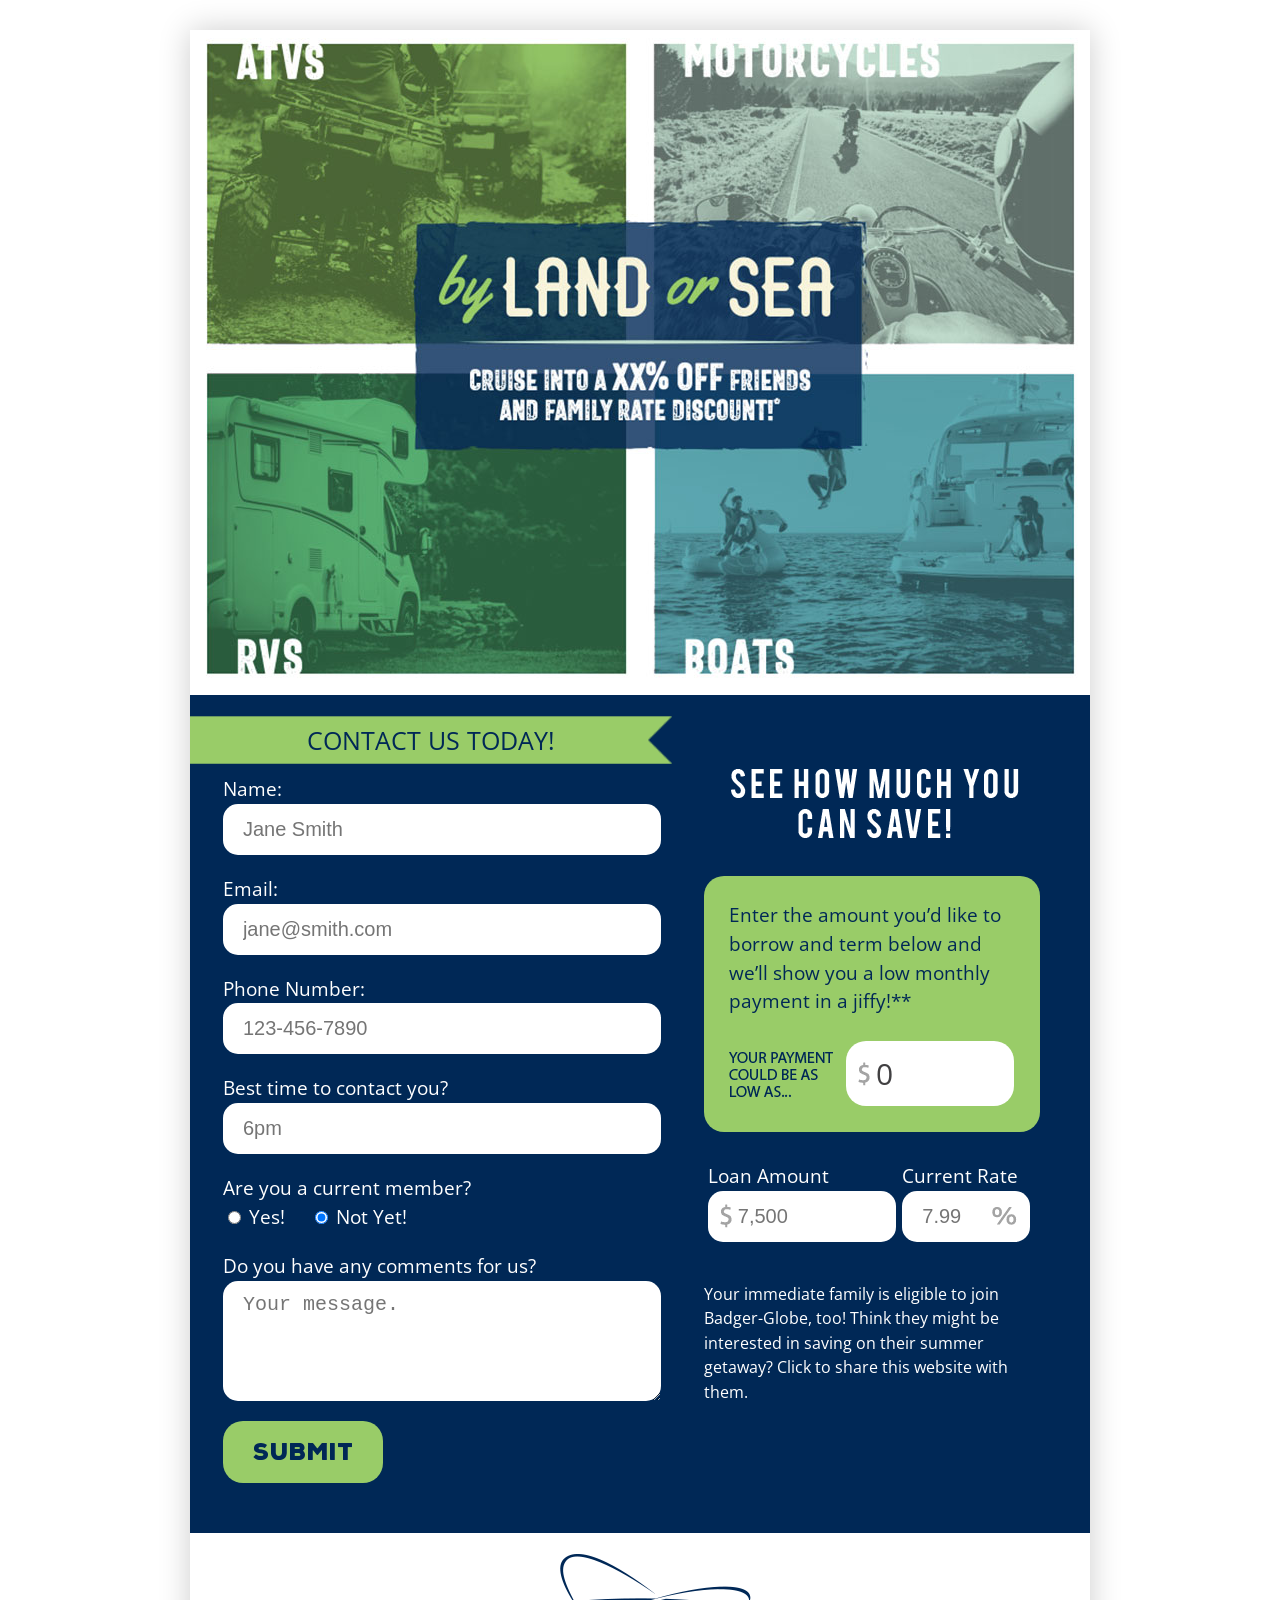
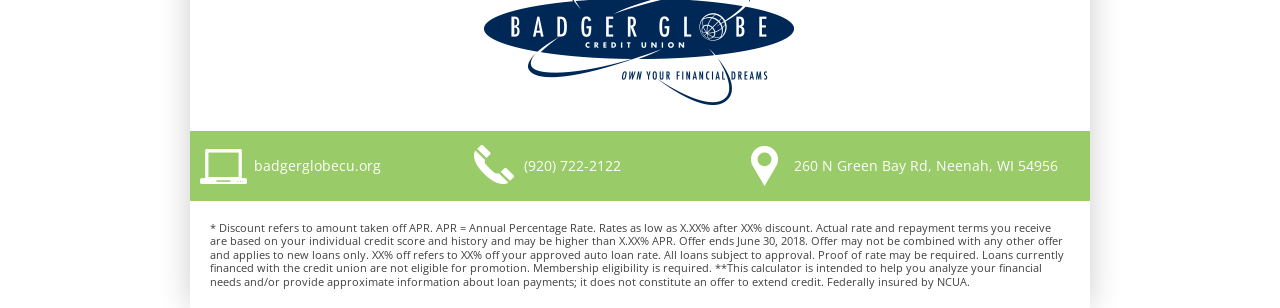
==== index.html @ a9948827 "Initial commit." ====
<!doctype html>
<html lang="en-US" class="no-js">
<head>
	<meta charset="utf-8">
	<title>Vacation Loans - Badger Globe Credit Union</title>

	<meta http-equiv="X-UA-Compatible" content="IE=edge" />
	<meta name="viewport" content="width=device-width, initial-scale=1">
	<link rel="stylesheet" href="css/main.css">
	<script src="js/head.js?v=1"></script>
	<!-- Global site tag (gtag.js) - Google Analytics -->
	<script async src="https://www.googletagmanager.com/gtag/js?id=UA-109080471-3"></script>
	<script>
	window.dataLayer = window.dataLayer || [];
	function gtag(){dataLayer.push(arguments);}
	gtag('js', new Date());

	gtag('config', 'UA-109080471-3');
	</script>
</head>
<body>
	<main class="container">
		
		<div class="wrap">
			<img src="img/header.jpg" class="header">
		</div>
		
		<div class="content wrap group">
				
			<h3 class="form-title">Contact Us Today!</h3>

			<div class="group">
				<div class="half">
					<form id="contact" name="contact">
						<strong><div class="error text-red"></div></strong>
						<p>Name:
							<input type="text" name="name" placeholder="Jane Smith" /></p>
						<p>Email:
							<input type="text" name="email" placeholder="jane@smith.com" /></p>
						<p>Phone Number:
							<input type="text" name="phone" placeholder="123-456-7890" /></p>
						<p>Best time to contact you?
							<input type="text" name="best-time" placeholder="6pm" /></p>
						<p>Are you a current member?<br>
							<label><input type="radio" name="current-member" value="yes" /> Yes!</label> &nbsp; &nbsp; <label><input type="radio" name="current-member" value="no" checked /> Not Yet!</label></p>
						<p>Do you have any comments for us?
							<textarea name="message" placeholder="Your message."></textarea></p>
						<p><input type="submit" name="submit" value="Submit" class="btn" /></p>
					</form>
				</div>

				<div class="half calculator-container">
					<div class="pad text-center">
						<img src="img/title-calculator.png" />
					</div>
					<div class="total-savings-container bg-peach group">
						<p>Enter the amount you’d like to borrow and term below and we’ll show you a low monthly payment in a jiffy!**</p>
						<div class="fields">
							<div class="half first"><img src="img/title-savings.png" /></div>
							<div class="half result-total-savings results vacation">0</div>
						</div>
					</div>
					<div class="calculators">

						<div class="calculator vacation">
							<div class="sixty">
								<p><label for="amount1">Loan Amount</label><input type="text" id="amount1" placeholder="7,500" class="amount" /></p>
							</div>
							<div class="fourty">
								<input type="hidden" name="term" value="3y" />
								<p><label for="rate1">Current Rate</label><input type="text" id="rate1" placeholder="7.99" class="rate percent" /></p>
								<input type="hidden" class="rate_compare" value="2.99" />
							</div>
						</div>

					</div>
					<div class="share-now">
						<p>Your immediate family is eligible to join Badger-Globe, too! Think they might be interested in saving on their summer getaway? Click to share this website with them.</p>
						<p class="buttons">
							<!-- AddToAny BEGIN -->
							<div class="a2a_kit a2a_kit_size_32 a2a_default_style">
							<a class="a2a_dd" href="https://www.addtoany.com/share"></a>
							<a class="a2a_button_facebook"></a>
							<a class="a2a_button_twitter"></a>
							<a class="a2a_button_linkedin"></a>
							</div>
							<script async src="https://static.addtoany.com/menu/page.js"></script>
							<!-- AddToAny END -->
						</p>
					</div>
				</div>
			</div>

		</div>

		<div class="footer">
			<div class="wrap text-center">
				<a href="https://www.badgerglobecu.org/" target="_blank"><img src="img/logo.png"></a>
			</div>
		</div>

		<div class="contact-bar wrap group">
			<div class="thirty"><a href="https://www.badgerglobecu.org/" target="_blank"><img src="img/contact-website.png" alt="Link to badgerglobecu.org" /> badgerglobecu.org</a></div>
			<div class="thirty"><a href="tel:9207222122"><img src="img/contact-phone.png" alt="Call 920-722-2122" /> (920) 722-2122</a></div>
			<div class="fourty"><a href="https://www.google.com/maps/place/260+N+Green+Bay+Rd,+Neenah,+WI+54956/@44.1941566,-88.4879277,17z/data=!3m1!4b1!4m5!3m4!1s0x8803c77bc86fcbdd:0x9187003e1a72b659!8m2!3d44.1941528!4d-88.485739" target="_blank"><img src="img/contact-address.png" alt="Street Address: 260 N Green Bay Rd, Neenah, WI 54956" /> 260 N Green Bay Rd, Neenah, WI 54956</a></div>
		</div>

		<div class="disclaimer wrap">* Discount refers to amount taken off APR. APR = Annual Percentage Rate. Rates as low as X.XX% after XX% discount. Actual rate and repayment terms you receive are based on your individual credit score and history and may be higher than X.XX% APR. Offer ends June 30, 2018. Offer may not be combined with any other offer and applies to new loans only. XX% off refers to XX% off your approved auto loan rate. All loans subject to approval. Proof of rate may be required. Loans currently financed with the credit union are not eligible for promotion. Membership eligibility is required. **This calculator is intended to help you analyze your financial needs and/or provide approximate information about loan payments; it does not constitute an offer to extend credit. Federally insured by NCUA.</div>
	</main>
	<script src="//ajax.googleapis.com/ajax/libs/jquery/1.11.2/jquery.min.js?v=1"></script>
	<script src="js/main.js"></script>
</body>
</html>
---- css/main.css ----
@import url(http://fonts.googleapis.com/css?family=Open+Sans:300,400,400italic,700,700italic);html,body,div,span,applet,object,iframe,h1,h2,h3,h4,h5,h6,p,blockquote,pre,a,abbr,acronym,address,big,cite,code,del,dfn,em,font,img,ins,kbd,q,s,samp,small,strike,strong,sub,sup,tt,var,dl,dt,dd,ol,ul,li,fieldset,form,label,legend,table,caption,tbody,tfoot,thead,tr,th,td{margin:0;padding:0;border:0;outline:0;font-weight:inherit;font-style:inherit;font-size:100%;font-family:inherit;vertical-align:baseline}:focus{outline:0}body{line-height:1;color:black;background:white}ol,ul{list-style:none}table{border-collapse:separate;border-spacing:0}caption,th,td{text-align:left;font-weight:normal}blockquote:before,blockquote:after,q:before,q:after{content:""}blockquote,q{quotes:"" ""}*,:before,:after{box-sizing:border-box}img,video,iframe{max-width:100%}@font-face{font-family:'Nexa Rust Sans';src:url("fonts/nexa-rust-sans-black.eot");src:url("fonts/nexa-rust-sans-black.eot?#iefix") format("embedded-opentype"),url("fonts/nexa-rust-sans-black.woff") format("woff"),url("fonts/nexa-rust-sans-black.ttf") format("truetype");font-weight:900;font-style:normal}.clearfix,.group{zoom:1}.clearfix:before,.clearfix:after,.group:before,.group:after{content:"";display:table}.clearfix,.clearfix:before,.clearfix:after,.group,.group:before,.group:after{clear:both}body{font-family:"Open Sans", sans-serif;font-weight:400;font-size:85%;line-height:1.5em;color:#414042;background-color:#eee}@media only screen and (min-width: 1024px){body{font-size:100%}}a{color:#0e426a;text-decoration:none;cursor:pointer}a:hover{color:#145e97}h1,h2,h3,h4,h5,h6,p{margin:0;padding:10px 0}h1,h2,h3,h4,h5,h6{line-height:1.2em}h1{font-size:1.7em;font-family:"Open Sans", sans-serif;font-weight:400}h2{font-size:1.5em}h3{font-size:1.3em;line-height:1.2em}h3.caps{text-transform:uppercase;padding-top:50px}h4{font-size:1.3em;line-height:1.3em;font-family:"Open Sans", sans-serif;font-weight:400}strong{font-weight:700}em{font-style:italic}input[type=text],select,input[type=email],input[type=phone],textarea{display:block;width:100%;padding:14px 20px;border:0;font-size:20px;line-height:20px;border-radius:15px;-webkit-appearance:none;background:white}input[type=text].amount,select.amount,input[type=email].amount,input[type=phone].amount,textarea.amount{background:#fff url("[data-uri]") left center no-repeat;padding:14px 0 14px 30px}input[type=text].percent,select.percent,input[type=email].percent,input[type=phone].percent,textarea.percent{background:#fff url("[data-uri]") right center no-repeat}textarea{height:120px}select{background:#fff url([data-uri]) right center no-repeat;padding:16px 20px;width:100%}@media only screen and (min-width: 768px){.sixty,.fourty,.quarter,.three-quarter,.third,.half,.thirty,.two-third{float:left}.sixty.right,.fourty.right,.quarter.right,.three-quarter.right,.third.right,.half.right,.thirty.right,.two-third.right{float:right}.sixty{width:56%;margin:0 1%}.quarter{width:23%}.three-quarter{width:73%;margin:0 2%}.third{width:33.3%;padding:0 10px}.half{width:47%;margin:0 1.5%}.thirty{width:28%;margin:0 1%}.fourty{width:38%;margin:0 1%}.two-third{width:66%;padding:0 10px}}.text-center{text-align:center}.text-right{text-align:right}body{background:white}.container{box-shadow:0 0 30px rgba(0,0,0,0.2);max-width:900px;margin:0 auto}.wrap{max-width:900px;margin:0 auto}.header{display:block}@media only screen and (min-width: 768px){.header{margin:30px 0 0}}.form-title{display:block;height:50px;margin-left:-20px;background:url(../img/bg-flag-right.png) right center no-repeat;background-size:cover;color:#002856;font-size:25px;line-height:50px;padding:0;text-align:center;text-transform:uppercase}@media only screen and (min-width: 768px){.form-title{max-width:56%}}.content{position:relative;background:#002856;color:white;padding:20px 20px 40px 20px;zoom:1}.content:before,.content:after{content:"";display:table}.content,.content:before,.content:after{clear:both}.content h1{font-family:"Nexa Rust Sans", sans-serif;font-weight:400;color:white}@media only screen and (min-width: 1024px){.content h1 span{display:block}}.content p{font-size:1.2em;line-height:1.5em}.content .half:last-child{padding-top:20px}.content .half:last-child .right-content{padding:20px 0}@media only screen and (min-width: 768px){.content .half:first-child{width:51%}.content .half:nth-child(2){width:43%;padding:0 2%}}.calculator-container .calculator{zoom:1}.calculator-container .calculator:before,.calculator-container .calculator:after{content:"";display:table}.calculator-container .calculator,.calculator-container .calculator:before,.calculator-container .calculator:after{clear:both}.calculator-container .calculator .result{display:none}.calculator-container .total-savings-container{background:#99cc68;color:#002856;padding:15px 20px 15px 25px}@media only screen and (min-width: 768px){.calculator-container .total-savings-container{border-radius:20px;margin:20px 0}}.calculator-container .total-savings-container .calculators{padding:0 0 20px 0}.calculator-container .total-savings-container .fields{padding:15px 0 0}.calculator-container .total-savings-container .half{float:left;width:48%;margin:0 1%}.calculator-container .total-savings-container .half.first{padding-left:0;margin-left:0;width:38%}.calculator-container .total-savings-container .half.result-total-savings{background:white;border-radius:20px;width:58%;font-size:30px;line-height:35px;color:#414042;background:#fff url("[data-uri]") left center no-repeat;padding:15px 10px 15px 30px}.calculator-container .share-now{padding:20px 0 0 0;font-size:.85em}.footer a{text-decoration:none}.footer .wrap{padding:20px}.footer .logo{text-align:center}@media only screen and (min-width: 768px){.footer .logo{float:left;width:30%}}.footer .footer-content{text-align:center;color:#002856;text-transform:uppercase;margin:0}@media only screen and (min-width: 768px){.footer .footer-content{float:left;width:52%;padding:20px 0 0}}.footer h3{font-size:1.4em}@media only screen and (min-width: 768px){.footer h3{padding:5px 0}}.footer h2{font-size:1.7em;font-weight:bold}@media only screen and (min-width: 768px){.footer h2{font-size:2em;padding:5px 0}}.contact-bar{background:#99cc68;text-align:center;padding:10px 0;font-size:.9em;line-height:1.6em}.contact-bar a{color:white}@media only screen and (min-width: 768px){.contact-bar{text-align:left;line-height:50px}}.contact-bar img{display:none}@media only screen and (min-width: 768px){.contact-bar img{display:block;float:left;margin-right:5px}}.disclaimer{zoom:1;font-size:.7em;line-height:1.2em;padding:20px}.disclaimer:before,.disclaimer:after{content:"";display:table}.disclaimer,.disclaimer:before,.disclaimer:after{clear:both}.disclaimer img{float:right;margin:0 0 10px 10px}.bg-blue{background:#0e426a}.bg-blue-dark{background:#214099}.bg-teal{background:#4aacc4}.bg-green{background:#66bd5a}.bg-lime{background:#99cc68}.bg-seafoam{background:#c1ddce}input[type=submit],button,.btn{font-family:"Nexa Rust Sans", sans-serif;font-weight:400;padding:15px 30px;background:#99cc68;color:#002856;border:0;border-radius:20px;font-size:1.2em;line-height:1.4em;text-transform:uppercase;display:inline-block;cursor:pointer;text-align:center}input[type=submit]:hover,button:hover,.btn:hover{opacity:.7}
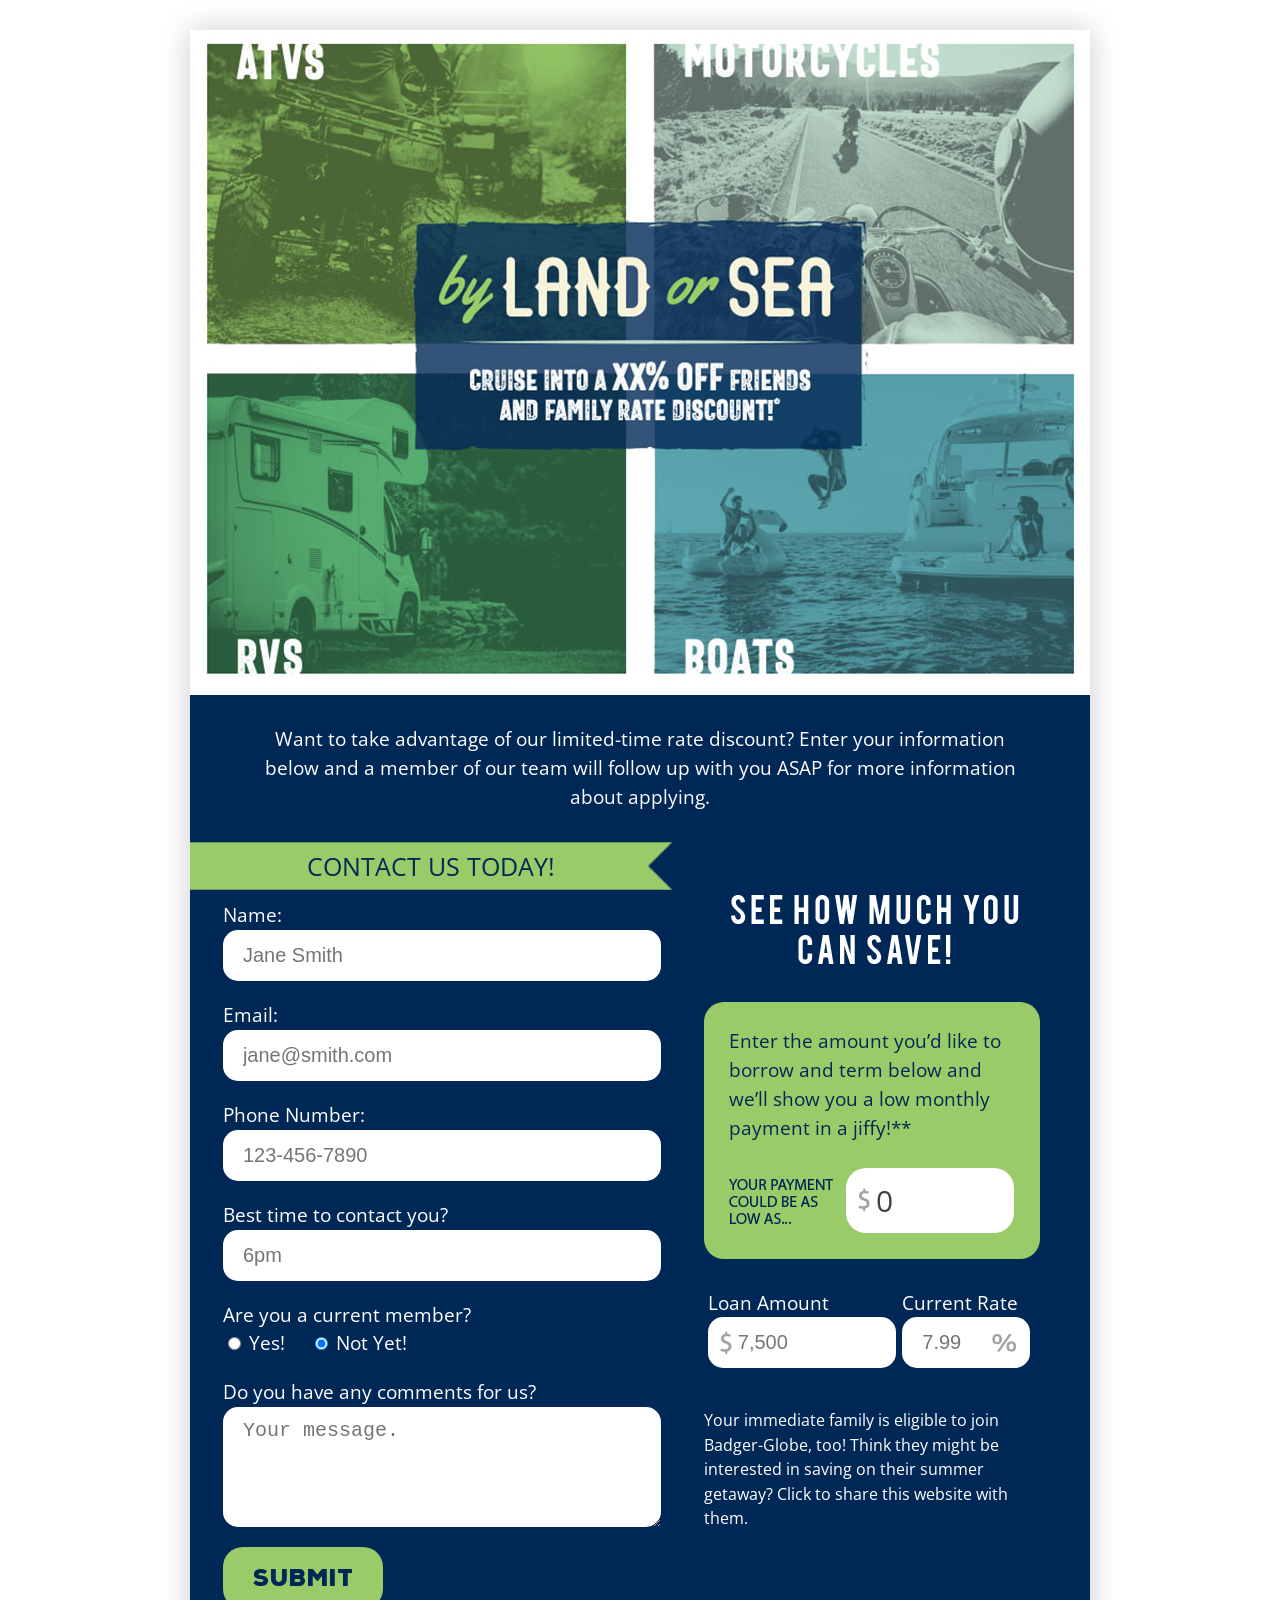
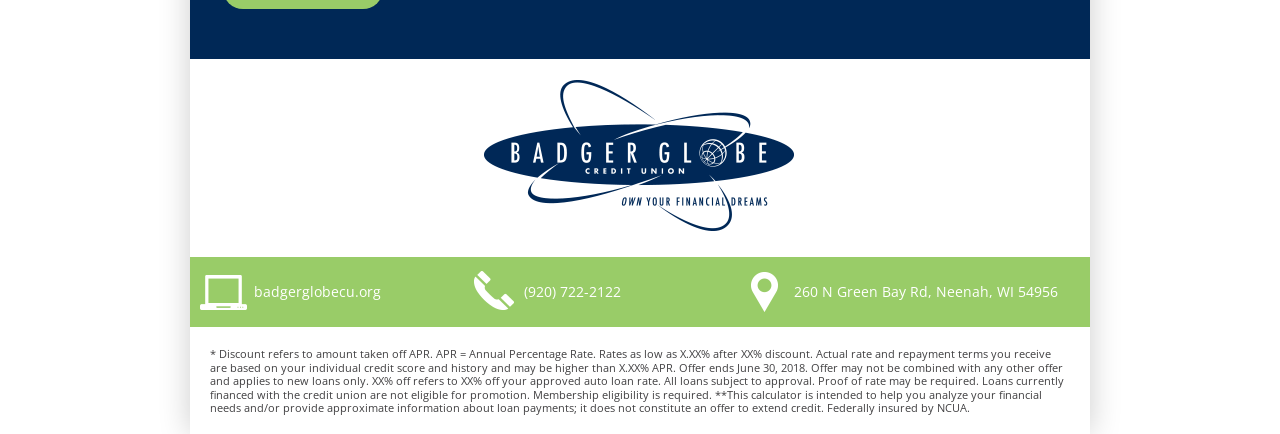
==== commit e473546e: "Add in title above the title." ====
--- a/index.html
+++ b/index.html
@@ -2,7 +2,7 @@
 <html lang="en-US" class="no-js">
 <head>
 	<meta charset="utf-8">
-	<title>Vacation Loans - Badger Globe Credit Union</title>
+	<title>Toy Loans - Badger Globe Credit Union</title>
 
 	<meta http-equiv="X-UA-Compatible" content="IE=edge" />
 	<meta name="viewport" content="width=device-width, initial-scale=1">
@@ -26,10 +26,12 @@
 		</div>
 		
 		<div class="content wrap group">
+			<div class="top-title">Want to take advantage of our limited-time rate discount? Enter your information below and a member of our team will follow up with you ASAP for more information about applying.</div>
 				
 			<h3 class="form-title">Contact Us Today!</h3>
 
 			<div class="group">
+
 				<div class="half">
 					<form id="contact" name="contact">
 						<strong><div class="error text-red"></div></strong>
--- a/css/main.css
+++ b/css/main.css
@@ -1 +1 @@
-@import url(http://fonts.googleapis.com/css?family=Open+Sans:300,400,400italic,700,700italic);html,body,div,span,applet,object,iframe,h1,h2,h3,h4,h5,h6,p,blockquote,pre,a,abbr,acronym,address,big,cite,code,del,dfn,em,font,img,ins,kbd,q,s,samp,small,strike,strong,sub,sup,tt,var,dl,dt,dd,ol,ul,li,fieldset,form,label,legend,table,caption,tbody,tfoot,thead,tr,th,td{margin:0;padding:0;border:0;outline:0;font-weight:inherit;font-style:inherit;font-size:100%;font-family:inherit;vertical-align:baseline}:focus{outline:0}body{line-height:1;color:black;background:white}ol,ul{list-style:none}table{border-collapse:separate;border-spacing:0}caption,th,td{text-align:left;font-weight:normal}blockquote:before,blockquote:after,q:before,q:after{content:""}blockquote,q{quotes:"" ""}*,:before,:after{box-sizing:border-box}img,video,iframe{max-width:100%}@font-face{font-family:'Nexa Rust Sans';src:url("fonts/nexa-rust-sans-black.eot");src:url("fonts/nexa-rust-sans-black.eot?#iefix") format("embedded-opentype"),url("fonts/nexa-rust-sans-black.woff") format("woff"),url("fonts/nexa-rust-sans-black.ttf") format("truetype");font-weight:900;font-style:normal}.clearfix,.group{zoom:1}.clearfix:before,.clearfix:after,.group:before,.group:after{content:"";display:table}.clearfix,.clearfix:before,.clearfix:after,.group,.group:before,.group:after{clear:both}body{font-family:"Open Sans", sans-serif;font-weight:400;font-size:85%;line-height:1.5em;color:#414042;background-color:#eee}@media only screen and (min-width: 1024px){body{font-size:100%}}a{color:#0e426a;text-decoration:none;cursor:pointer}a:hover{color:#145e97}h1,h2,h3,h4,h5,h6,p{margin:0;padding:10px 0}h1,h2,h3,h4,h5,h6{line-height:1.2em}h1{font-size:1.7em;font-family:"Open Sans", sans-serif;font-weight:400}h2{font-size:1.5em}h3{font-size:1.3em;line-height:1.2em}h3.caps{text-transform:uppercase;padding-top:50px}h4{font-size:1.3em;line-height:1.3em;font-family:"Open Sans", sans-serif;font-weight:400}strong{font-weight:700}em{font-style:italic}input[type=text],select,input[type=email],input[type=phone],textarea{display:block;width:100%;padding:14px 20px;border:0;font-size:20px;line-height:20px;border-radius:15px;-webkit-appearance:none;background:white}input[type=text].amount,select.amount,input[type=email].amount,input[type=phone].amount,textarea.amount{background:#fff url("[data-uri]") left center no-repeat;padding:14px 0 14px 30px}input[type=text].percent,select.percent,input[type=email].percent,input[type=phone].percent,textarea.percent{background:#fff url("[data-uri]") right center no-repeat}textarea{height:120px}select{background:#fff url([data-uri]) right center no-repeat;padding:16px 20px;width:100%}@media only screen and (min-width: 768px){.sixty,.fourty,.quarter,.three-quarter,.third,.half,.thirty,.two-third{float:left}.sixty.right,.fourty.right,.quarter.right,.three-quarter.right,.third.right,.half.right,.thirty.right,.two-third.right{float:right}.sixty{width:56%;margin:0 1%}.quarter{width:23%}.three-quarter{width:73%;margin:0 2%}.third{width:33.3%;padding:0 10px}.half{width:47%;margin:0 1.5%}.thirty{width:28%;margin:0 1%}.fourty{width:38%;margin:0 1%}.two-third{width:66%;padding:0 10px}}.text-center{text-align:center}.text-right{text-align:right}body{background:white}.container{box-shadow:0 0 30px rgba(0,0,0,0.2);max-width:900px;margin:0 auto}.wrap{max-width:900px;margin:0 auto}.header{display:block}@media only screen and (min-width: 768px){.header{margin:30px 0 0}}.form-title{display:block;height:50px;margin-left:-20px;background:url(../img/bg-flag-right.png) right center no-repeat;background-size:cover;color:#002856;font-size:25px;line-height:50px;padding:0;text-align:center;text-transform:uppercase}@media only screen and (min-width: 768px){.form-title{max-width:56%}}.content{position:relative;background:#002856;color:white;padding:20px 20px 40px 20px;zoom:1}.content:before,.content:after{content:"";display:table}.content,.content:before,.content:after{clear:both}.content h1{font-family:"Nexa Rust Sans", sans-serif;font-weight:400;color:white}@media only screen and (min-width: 1024px){.content h1 span{display:block}}.content p{font-size:1.2em;line-height:1.5em}.content .half:last-child{padding-top:20px}.content .half:last-child .right-content{padding:20px 0}@media only screen and (min-width: 768px){.content .half:first-child{width:51%}.content .half:nth-child(2){width:43%;padding:0 2%}}.calculator-container .calculator{zoom:1}.calculator-container .calculator:before,.calculator-container .calculator:after{content:"";display:table}.calculator-container .calculator,.calculator-container .calculator:before,.calculator-container .calculator:after{clear:both}.calculator-container .calculator .result{display:none}.calculator-container .total-savings-container{background:#99cc68;color:#002856;padding:15px 20px 15px 25px}@media only screen and (min-width: 768px){.calculator-container .total-savings-container{border-radius:20px;margin:20px 0}}.calculator-container .total-savings-container .calculators{padding:0 0 20px 0}.calculator-container .total-savings-container .fields{padding:15px 0 0}.calculator-container .total-savings-container .half{float:left;width:48%;margin:0 1%}.calculator-container .total-savings-container .half.first{padding-left:0;margin-left:0;width:38%}.calculator-container .total-savings-container .half.result-total-savings{background:white;border-radius:20px;width:58%;font-size:30px;line-height:35px;color:#414042;background:#fff url("[data-uri]") left center no-repeat;padding:15px 10px 15px 30px}.calculator-container .share-now{padding:20px 0 0 0;font-size:.85em}.footer a{text-decoration:none}.footer .wrap{padding:20px}.footer .logo{text-align:center}@media only screen and (min-width: 768px){.footer .logo{float:left;width:30%}}.footer .footer-content{text-align:center;color:#002856;text-transform:uppercase;margin:0}@media only screen and (min-width: 768px){.footer .footer-content{float:left;width:52%;padding:20px 0 0}}.footer h3{font-size:1.4em}@media only screen and (min-width: 768px){.footer h3{padding:5px 0}}.footer h2{font-size:1.7em;font-weight:bold}@media only screen and (min-width: 768px){.footer h2{font-size:2em;padding:5px 0}}.contact-bar{background:#99cc68;text-align:center;padding:10px 0;font-size:.9em;line-height:1.6em}.contact-bar a{color:white}@media only screen and (min-width: 768px){.contact-bar{text-align:left;line-height:50px}}.contact-bar img{display:none}@media only screen and (min-width: 768px){.contact-bar img{display:block;float:left;margin-right:5px}}.disclaimer{zoom:1;font-size:.7em;line-height:1.2em;padding:20px}.disclaimer:before,.disclaimer:after{content:"";display:table}.disclaimer,.disclaimer:before,.disclaimer:after{clear:both}.disclaimer img{float:right;margin:0 0 10px 10px}.bg-blue{background:#0e426a}.bg-blue-dark{background:#214099}.bg-teal{background:#4aacc4}.bg-green{background:#66bd5a}.bg-lime{background:#99cc68}.bg-seafoam{background:#c1ddce}input[type=submit],button,.btn{font-family:"Nexa Rust Sans", sans-serif;font-weight:400;padding:15px 30px;background:#99cc68;color:#002856;border:0;border-radius:20px;font-size:1.2em;line-height:1.4em;text-transform:uppercase;display:inline-block;cursor:pointer;text-align:center}input[type=submit]:hover,button:hover,.btn:hover{opacity:.7}
+@import url(http://fonts.googleapis.com/css?family=Open+Sans:300,400,400italic,700,700italic);html,body,div,span,applet,object,iframe,h1,h2,h3,h4,h5,h6,p,blockquote,pre,a,abbr,acronym,address,big,cite,code,del,dfn,em,font,img,ins,kbd,q,s,samp,small,strike,strong,sub,sup,tt,var,dl,dt,dd,ol,ul,li,fieldset,form,label,legend,table,caption,tbody,tfoot,thead,tr,th,td{margin:0;padding:0;border:0;outline:0;font-weight:inherit;font-style:inherit;font-size:100%;font-family:inherit;vertical-align:baseline}:focus{outline:0}body{line-height:1;color:black;background:white}ol,ul{list-style:none}table{border-collapse:separate;border-spacing:0}caption,th,td{text-align:left;font-weight:normal}blockquote:before,blockquote:after,q:before,q:after{content:""}blockquote,q{quotes:"" ""}*,:before,:after{box-sizing:border-box}img,video,iframe{max-width:100%}@font-face{font-family:'Nexa Rust Sans';src:url("fonts/nexa-rust-sans-black.eot");src:url("fonts/nexa-rust-sans-black.eot?#iefix") format("embedded-opentype"),url("fonts/nexa-rust-sans-black.woff") format("woff"),url("fonts/nexa-rust-sans-black.ttf") format("truetype");font-weight:900;font-style:normal}.clearfix,.group{zoom:1}.clearfix:before,.clearfix:after,.group:before,.group:after{content:"";display:table}.clearfix,.clearfix:before,.clearfix:after,.group,.group:before,.group:after{clear:both}body{font-family:"Open Sans", sans-serif;font-weight:400;font-size:85%;line-height:1.5em;color:#414042;background-color:#eee}@media only screen and (min-width: 1024px){body{font-size:100%}}a{color:#0e426a;text-decoration:none;cursor:pointer}a:hover{color:#145e97}h1,h2,h3,h4,h5,h6,p{margin:0;padding:10px 0}h1,h2,h3,h4,h5,h6{line-height:1.2em}h1{font-size:1.7em;font-family:"Open Sans", sans-serif;font-weight:400}h2{font-size:1.5em}h3{font-size:1.3em;line-height:1.2em}h3.caps{text-transform:uppercase;padding-top:50px}h4{font-size:1.3em;line-height:1.3em;font-family:"Open Sans", sans-serif;font-weight:400}strong{font-weight:700}em{font-style:italic}input[type=text],select,input[type=email],input[type=phone],textarea{display:block;width:100%;padding:14px 20px;border:0;font-size:20px;line-height:20px;border-radius:15px;-webkit-appearance:none;background:white}input[type=text].amount,select.amount,input[type=email].amount,input[type=phone].amount,textarea.amount{background:#fff url("[data-uri]") left center no-repeat;padding:14px 0 14px 30px}input[type=text].percent,select.percent,input[type=email].percent,input[type=phone].percent,textarea.percent{background:#fff url("[data-uri]") right center no-repeat}textarea{height:120px}select{background:#fff url([data-uri]) right center no-repeat;padding:16px 20px;width:100%}@media only screen and (min-width: 768px){.sixty,.fourty,.quarter,.three-quarter,.third,.half,.thirty,.two-third{float:left}.sixty.right,.fourty.right,.quarter.right,.three-quarter.right,.third.right,.half.right,.thirty.right,.two-third.right{float:right}.sixty{width:56%;margin:0 1%}.quarter{width:23%}.three-quarter{width:73%;margin:0 2%}.third{width:33.3%;padding:0 10px}.half{width:47%;margin:0 1.5%}.thirty{width:28%;margin:0 1%}.fourty{width:38%;margin:0 1%}.two-third{width:66%;padding:0 10px}}.text-center{text-align:center}.text-right{text-align:right}body{background:white}.container{box-shadow:0 0 30px rgba(0,0,0,0.2);max-width:900px;margin:0 auto}.wrap{max-width:900px;margin:0 auto}.header{display:block}@media only screen and (min-width: 768px){.header{margin:30px 0 0}}.form-title{zoom:1;display:block;height:50px;margin-left:-20px;background:url(../img/bg-flag-right.png) right center no-repeat;background-size:cover;color:#002856;font-size:25px;line-height:50px;padding:0;text-align:center;text-transform:uppercase}.form-title:before,.form-title:after{content:"";display:table}.form-title,.form-title:before,.form-title:after{clear:both}@media only screen and (min-width: 768px){.form-title{max-width:56%}}.content{position:relative;background:#002856;color:white;padding:20px 20px 40px 20px;zoom:1}.content:before,.content:after{content:"";display:table}.content,.content:before,.content:after{clear:both}.content h1{font-family:"Nexa Rust Sans", sans-serif;font-weight:400;color:white}@media only screen and (min-width: 1024px){.content h1 span{display:block}}.content p{font-size:1.2em;line-height:1.5em}.content .half:last-child{padding-top:20px}.content .half:last-child .right-content{padding:20px 0}.content .top-title{padding:10px 20px 20px;font-size:1.2em;line-height:1.5em;text-align:center}@media only screen and (min-width: 900px){.content .top-title{padding:10px 50px 30px 50px}}@media only screen and (min-width: 768px){.content .half:first-child{width:51%}.content .half:nth-child(2){width:43%;padding:0 2%}}.calculator-container .calculator{zoom:1}.calculator-container .calculator:before,.calculator-container .calculator:after{content:"";display:table}.calculator-container .calculator,.calculator-container .calculator:before,.calculator-container .calculator:after{clear:both}.calculator-container .calculator .result{display:none}.calculator-container .total-savings-container{background:#99cc68;color:#002856;padding:15px 20px 15px 25px}@media only screen and (min-width: 768px){.calculator-container .total-savings-container{border-radius:20px;margin:20px 0}}.calculator-container .total-savings-container .calculators{padding:0 0 20px 0}.calculator-container .total-savings-container .fields{padding:15px 0 0}.calculator-container .total-savings-container .half{float:left;width:48%;margin:0 1%}.calculator-container .total-savings-container .half.first{padding-left:0;margin-left:0;width:38%}.calculator-container .total-savings-container .half.result-total-savings{background:white;border-radius:20px;width:58%;font-size:30px;line-height:35px;color:#414042;background:#fff url("[data-uri]") left center no-repeat;padding:15px 10px 15px 30px}.calculator-container .share-now{padding:20px 0 0 0;font-size:.85em}.footer a{text-decoration:none}.footer .wrap{padding:20px}.footer .logo{text-align:center}@media only screen and (min-width: 768px){.footer .logo{float:left;width:30%}}.footer .footer-content{text-align:center;color:#002856;text-transform:uppercase;margin:0}@media only screen and (min-width: 768px){.footer .footer-content{float:left;width:52%;padding:20px 0 0}}.footer h3{font-size:1.4em}@media only screen and (min-width: 768px){.footer h3{padding:5px 0}}.footer h2{font-size:1.7em;font-weight:bold}@media only screen and (min-width: 768px){.footer h2{font-size:2em;padding:5px 0}}.contact-bar{background:#99cc68;text-align:center;padding:10px 0;font-size:.9em;line-height:1.6em}.contact-bar a{color:white}@media only screen and (min-width: 768px){.contact-bar{text-align:left;line-height:50px}}.contact-bar img{display:none}@media only screen and (min-width: 768px){.contact-bar img{display:block;float:left;margin-right:5px}}.disclaimer{zoom:1;font-size:.7em;line-height:1.2em;padding:20px}.disclaimer:before,.disclaimer:after{content:"";display:table}.disclaimer,.disclaimer:before,.disclaimer:after{clear:both}.disclaimer img{float:right;margin:0 0 10px 10px}.bg-blue{background:#0e426a}.bg-blue-dark{background:#214099}.bg-teal{background:#4aacc4}.bg-green{background:#66bd5a}.bg-lime{background:#99cc68}.bg-seafoam{background:#c1ddce}input[type=submit],button,.btn{font-family:"Nexa Rust Sans", sans-serif;font-weight:400;padding:15px 30px;background:#99cc68;color:#002856;border:0;border-radius:20px;font-size:1.2em;line-height:1.4em;text-transform:uppercase;display:inline-block;cursor:pointer;text-align:center}input[type=submit]:hover,button:hover,.btn:hover{opacity:.7}
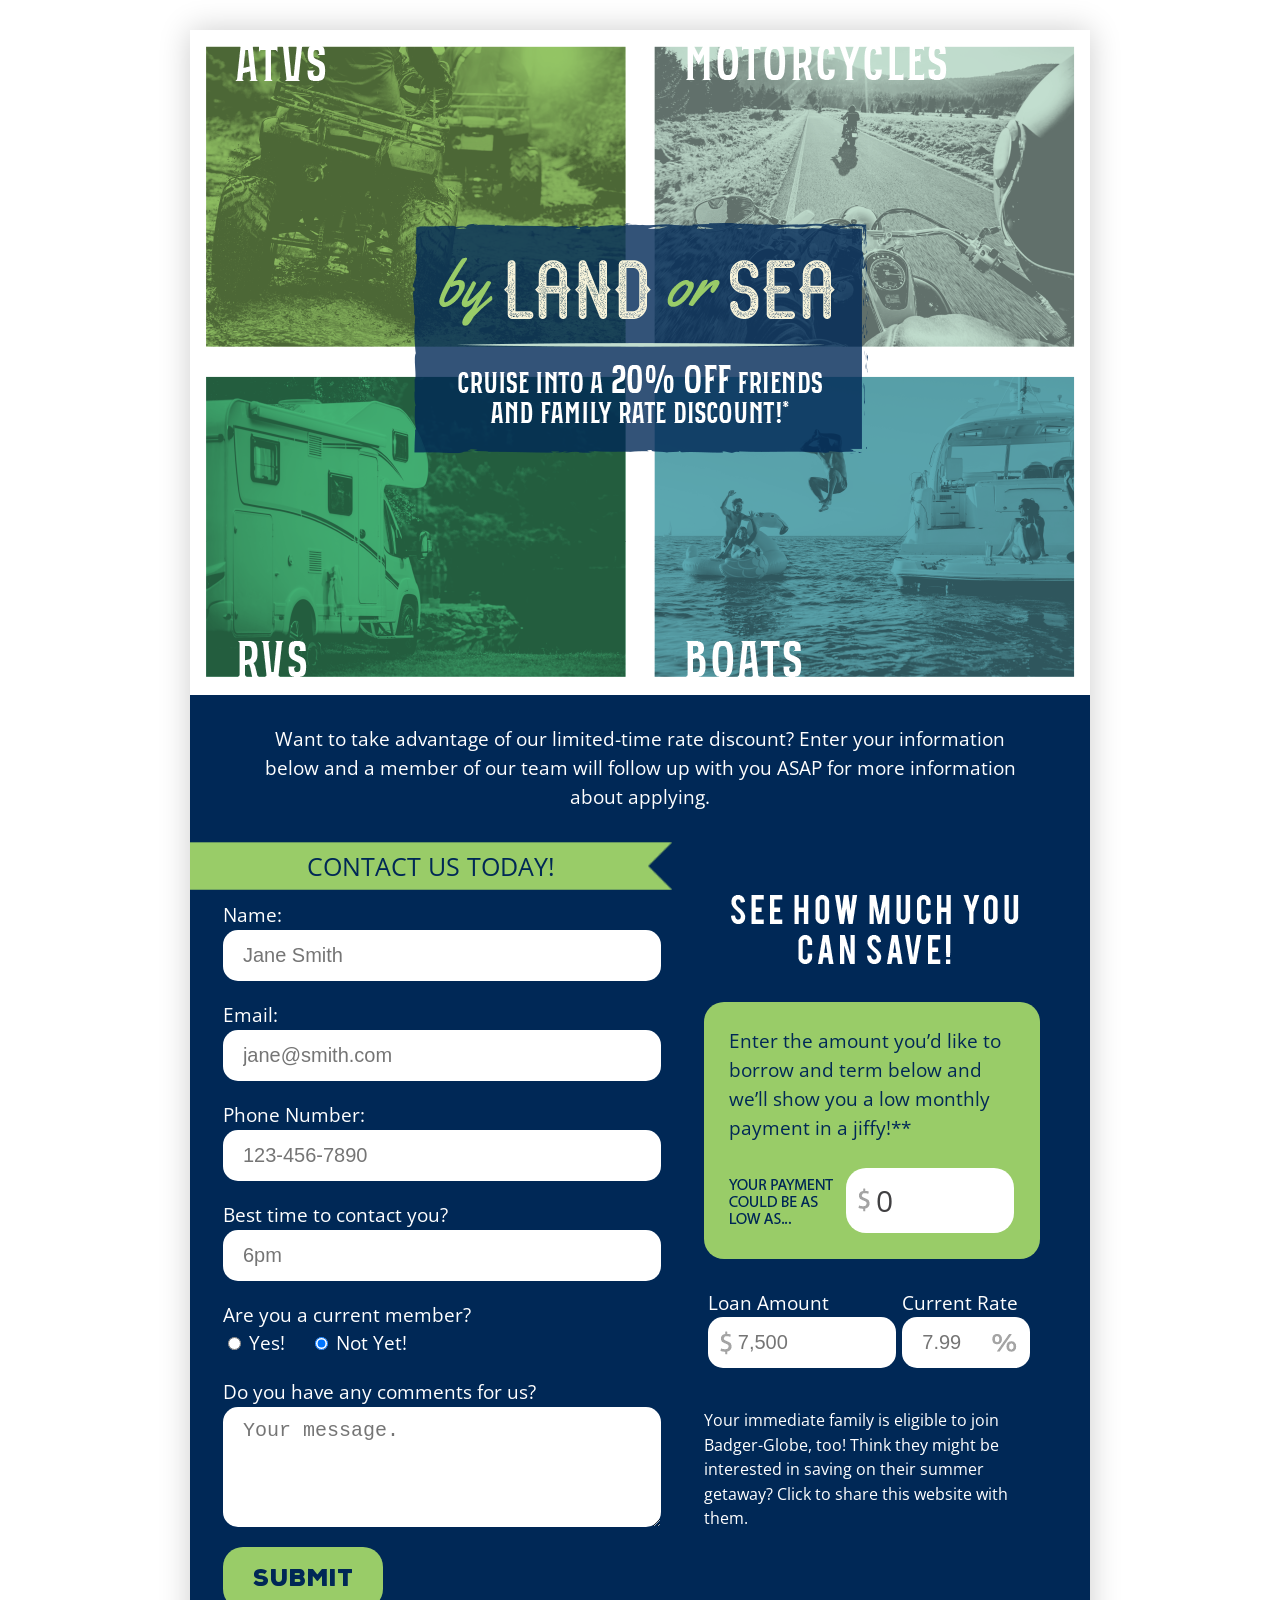
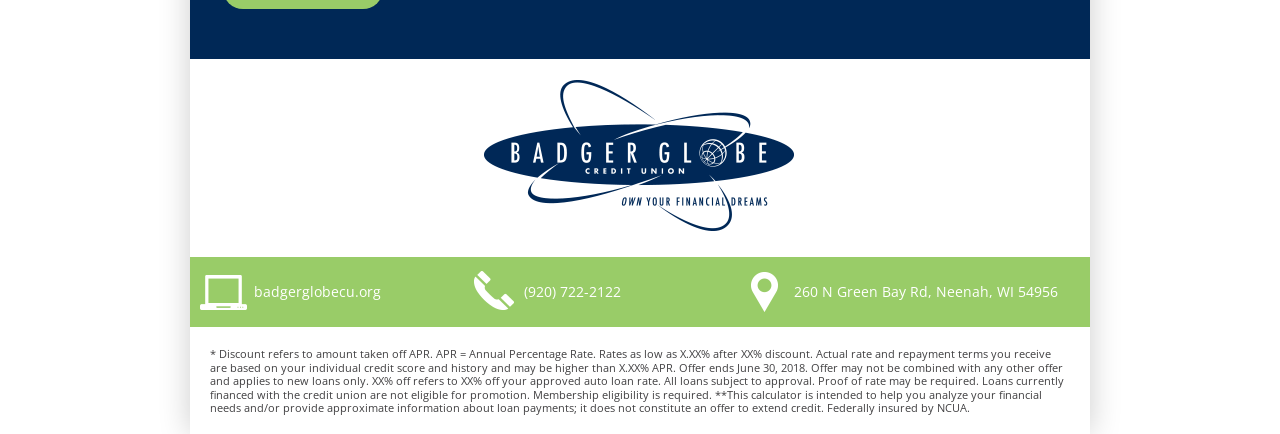
==== commit 219be073: "Update header image." ====
--- a/index.html
+++ b/index.html
@@ -22,7 +22,7 @@
 	<main class="container">
 		
 		<div class="wrap">
-			<img src="img/header.jpg" class="header">
+			<img src="img/header.png" class="header">
 		</div>
 		
 		<div class="content wrap group">
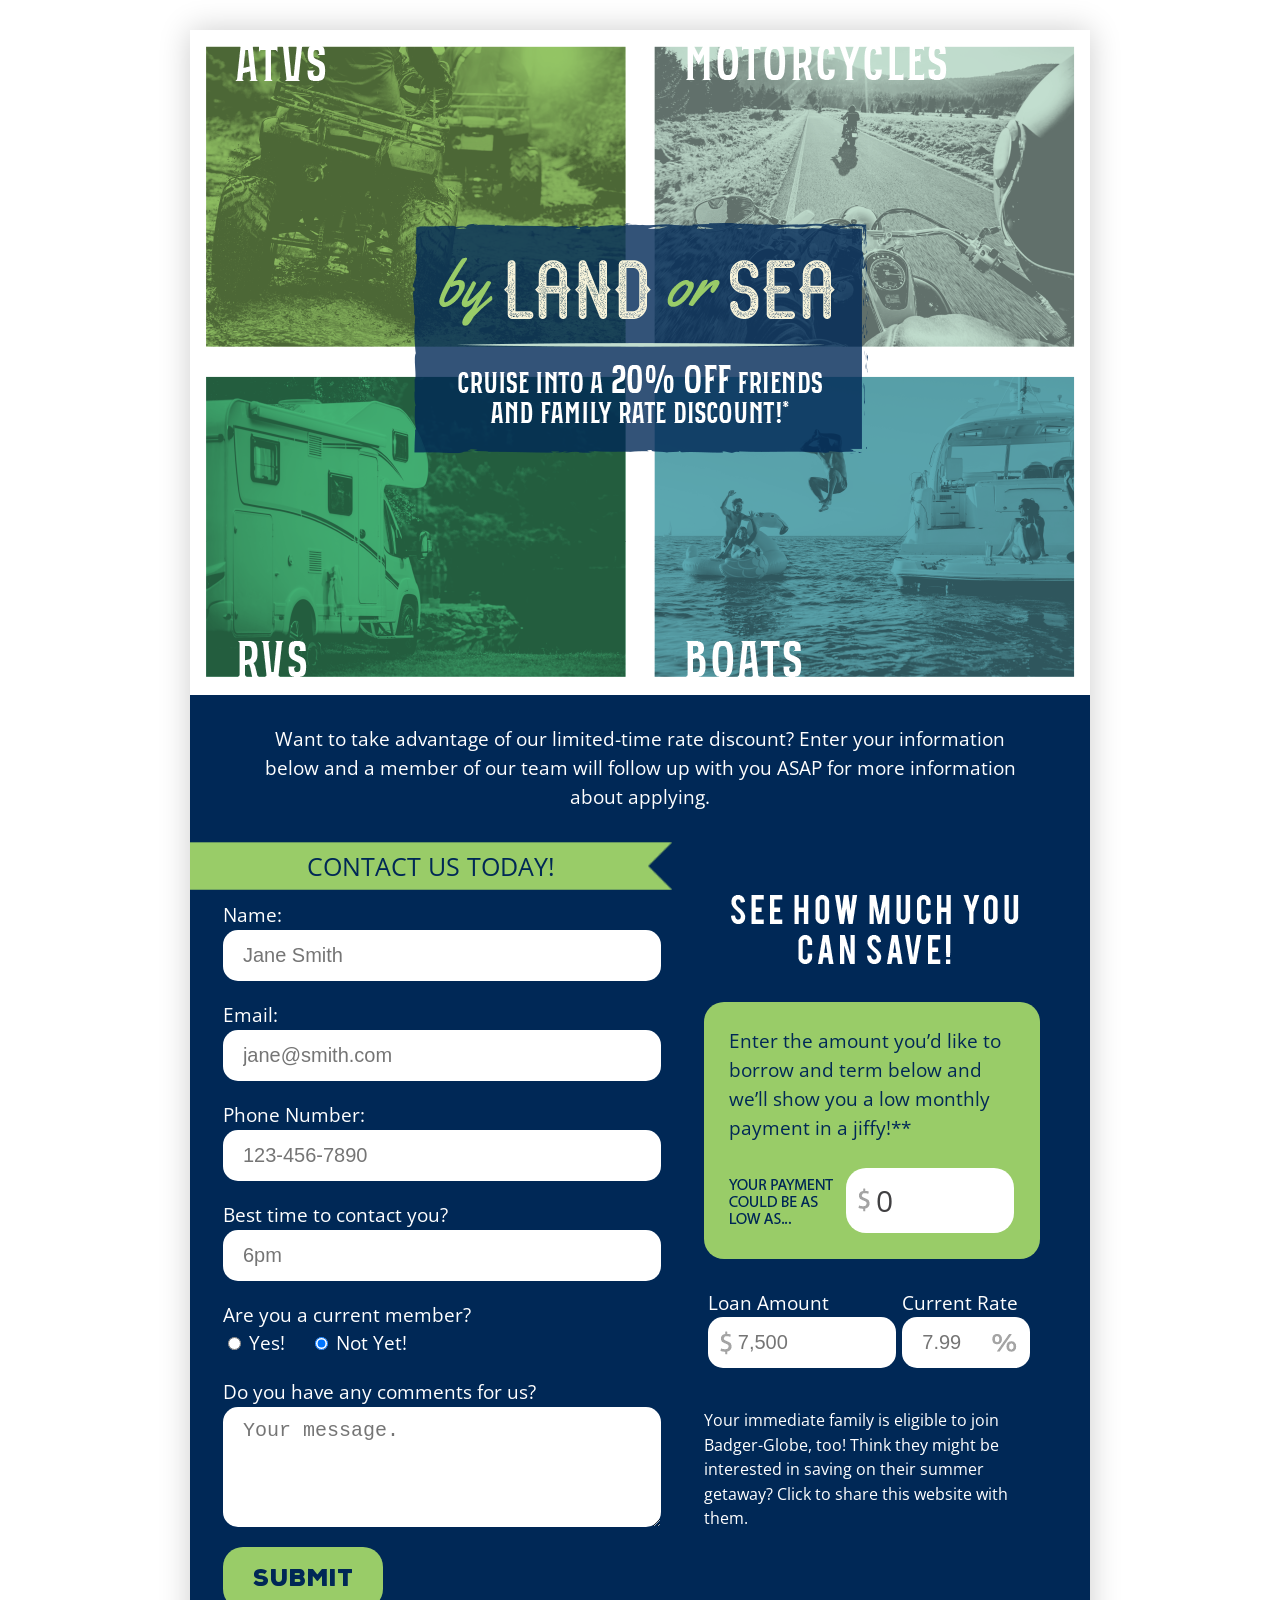
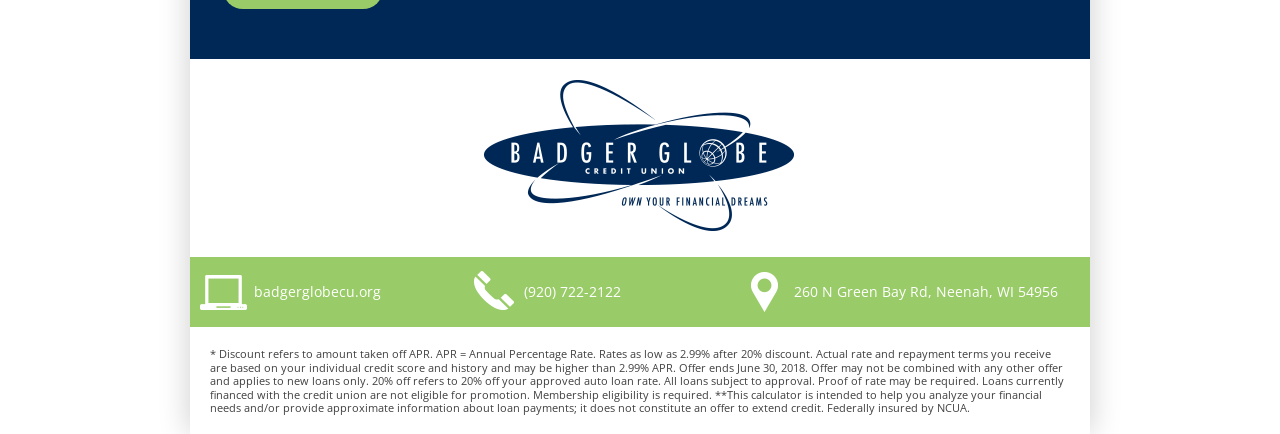
==== commit 1e05f2b2: "Update disclaimer text with correct rates, and ensure calculator rate is correct as well." ====
--- a/index.html
+++ b/index.html
@@ -107,7 +107,7 @@
 			<div class="fourty"><a href="https://www.google.com/maps/place/260+N+Green+Bay+Rd,+Neenah,+WI+54956/@44.1941566,-88.4879277,17z/data=!3m1!4b1!4m5!3m4!1s0x8803c77bc86fcbdd:0x9187003e1a72b659!8m2!3d44.1941528!4d-88.485739" target="_blank"><img src="img/contact-address.png" alt="Street Address: 260 N Green Bay Rd, Neenah, WI 54956" /> 260 N Green Bay Rd, Neenah, WI 54956</a></div>
 		</div>
 
-		<div class="disclaimer wrap">* Discount refers to amount taken off APR. APR = Annual Percentage Rate. Rates as low as X.XX% after XX% discount. Actual rate and repayment terms you receive are based on your individual credit score and history and may be higher than X.XX% APR. Offer ends June 30, 2018. Offer may not be combined with any other offer and applies to new loans only. XX% off refers to XX% off your approved auto loan rate. All loans subject to approval. Proof of rate may be required. Loans currently financed with the credit union are not eligible for promotion. Membership eligibility is required. **This calculator is intended to help you analyze your financial needs and/or provide approximate information about loan payments; it does not constitute an offer to extend credit. Federally insured by NCUA.</div>
+		<div class="disclaimer wrap">* Discount refers to amount taken off APR. APR = Annual Percentage Rate. Rates as low as 2.99% after 20% discount. Actual rate and repayment terms you receive are based on your individual credit score and history and may be higher than 2.99% APR. Offer ends June 30, 2018. Offer may not be combined with any other offer and applies to new loans only. 20% off refers to 20% off your approved auto loan rate. All loans subject to approval. Proof of rate may be required. Loans currently financed with the credit union are not eligible for promotion. Membership eligibility is required. **This calculator is intended to help you analyze your financial needs and/or provide approximate information about loan payments; it does not constitute an offer to extend credit. Federally insured by NCUA.</div>
 	</main>
 	<script src="//ajax.googleapis.com/ajax/libs/jquery/1.11.2/jquery.min.js?v=1"></script>
 	<script src="js/main.js"></script>
